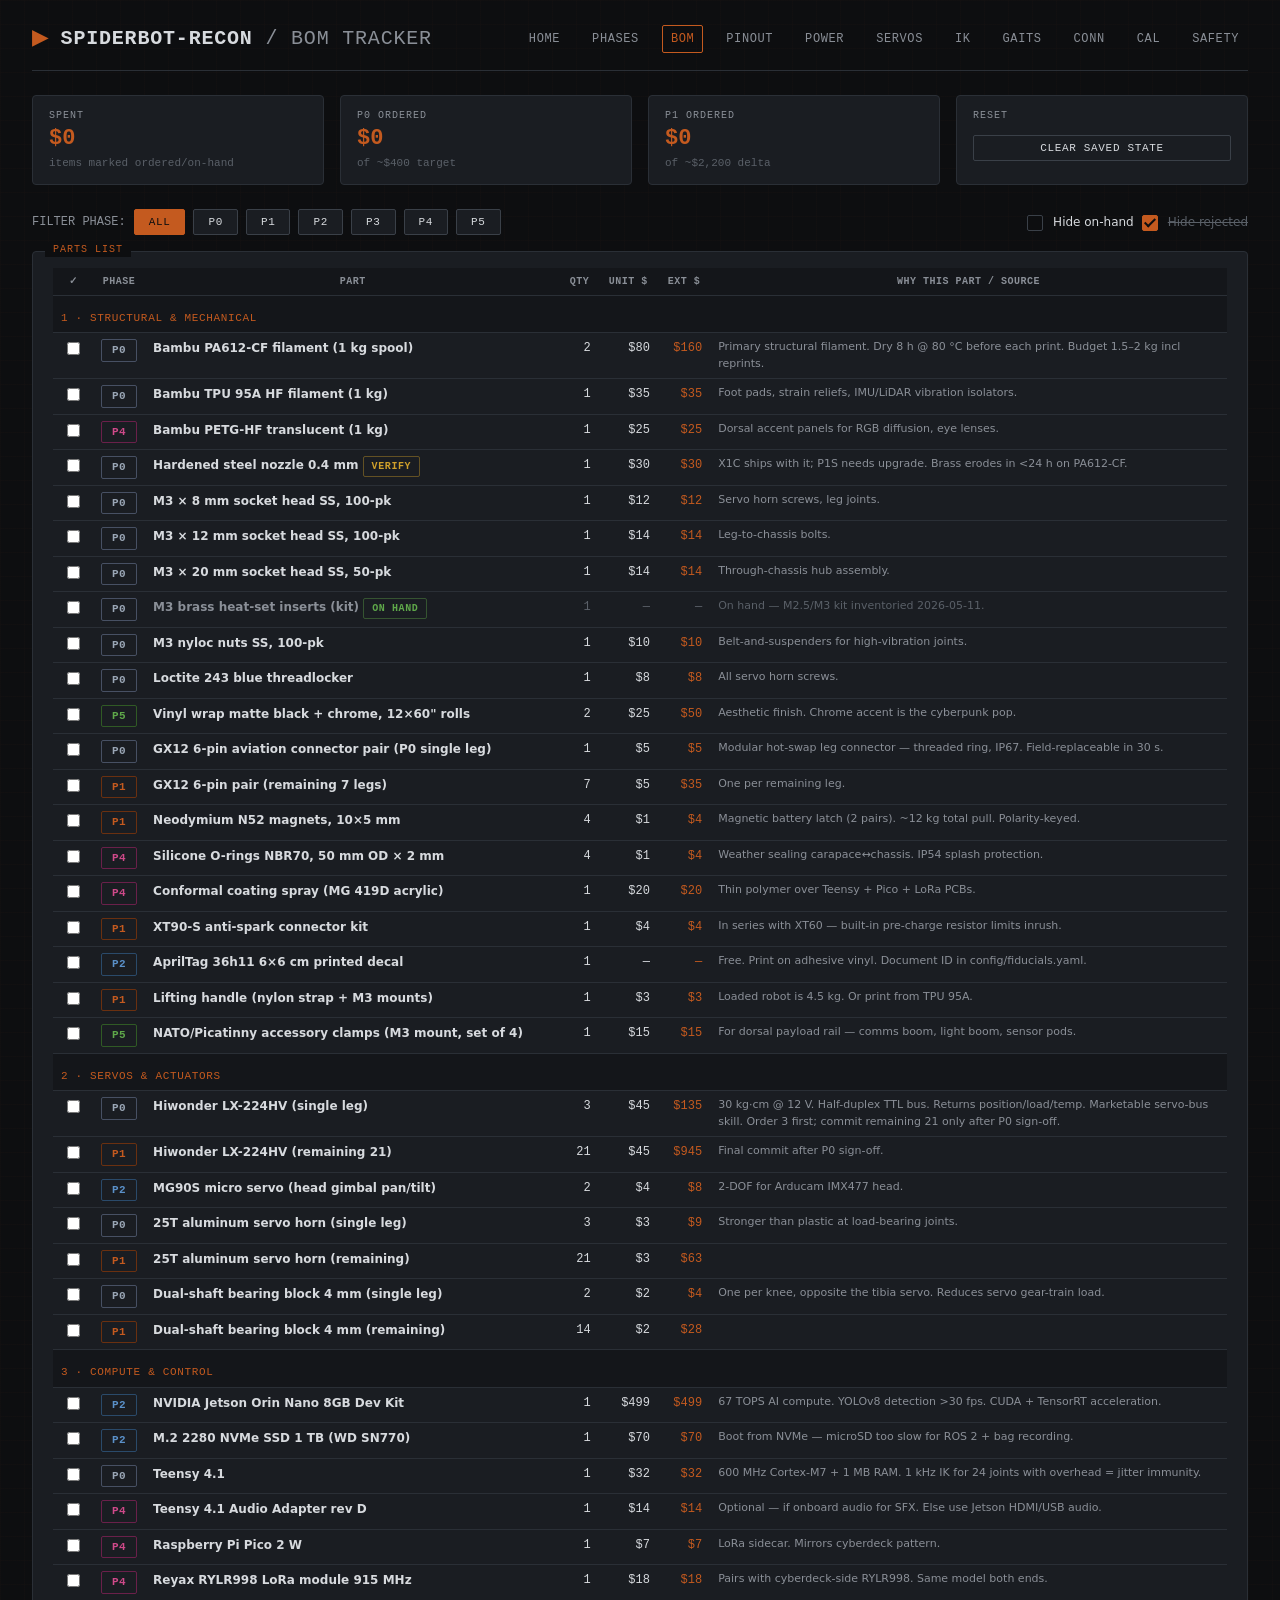
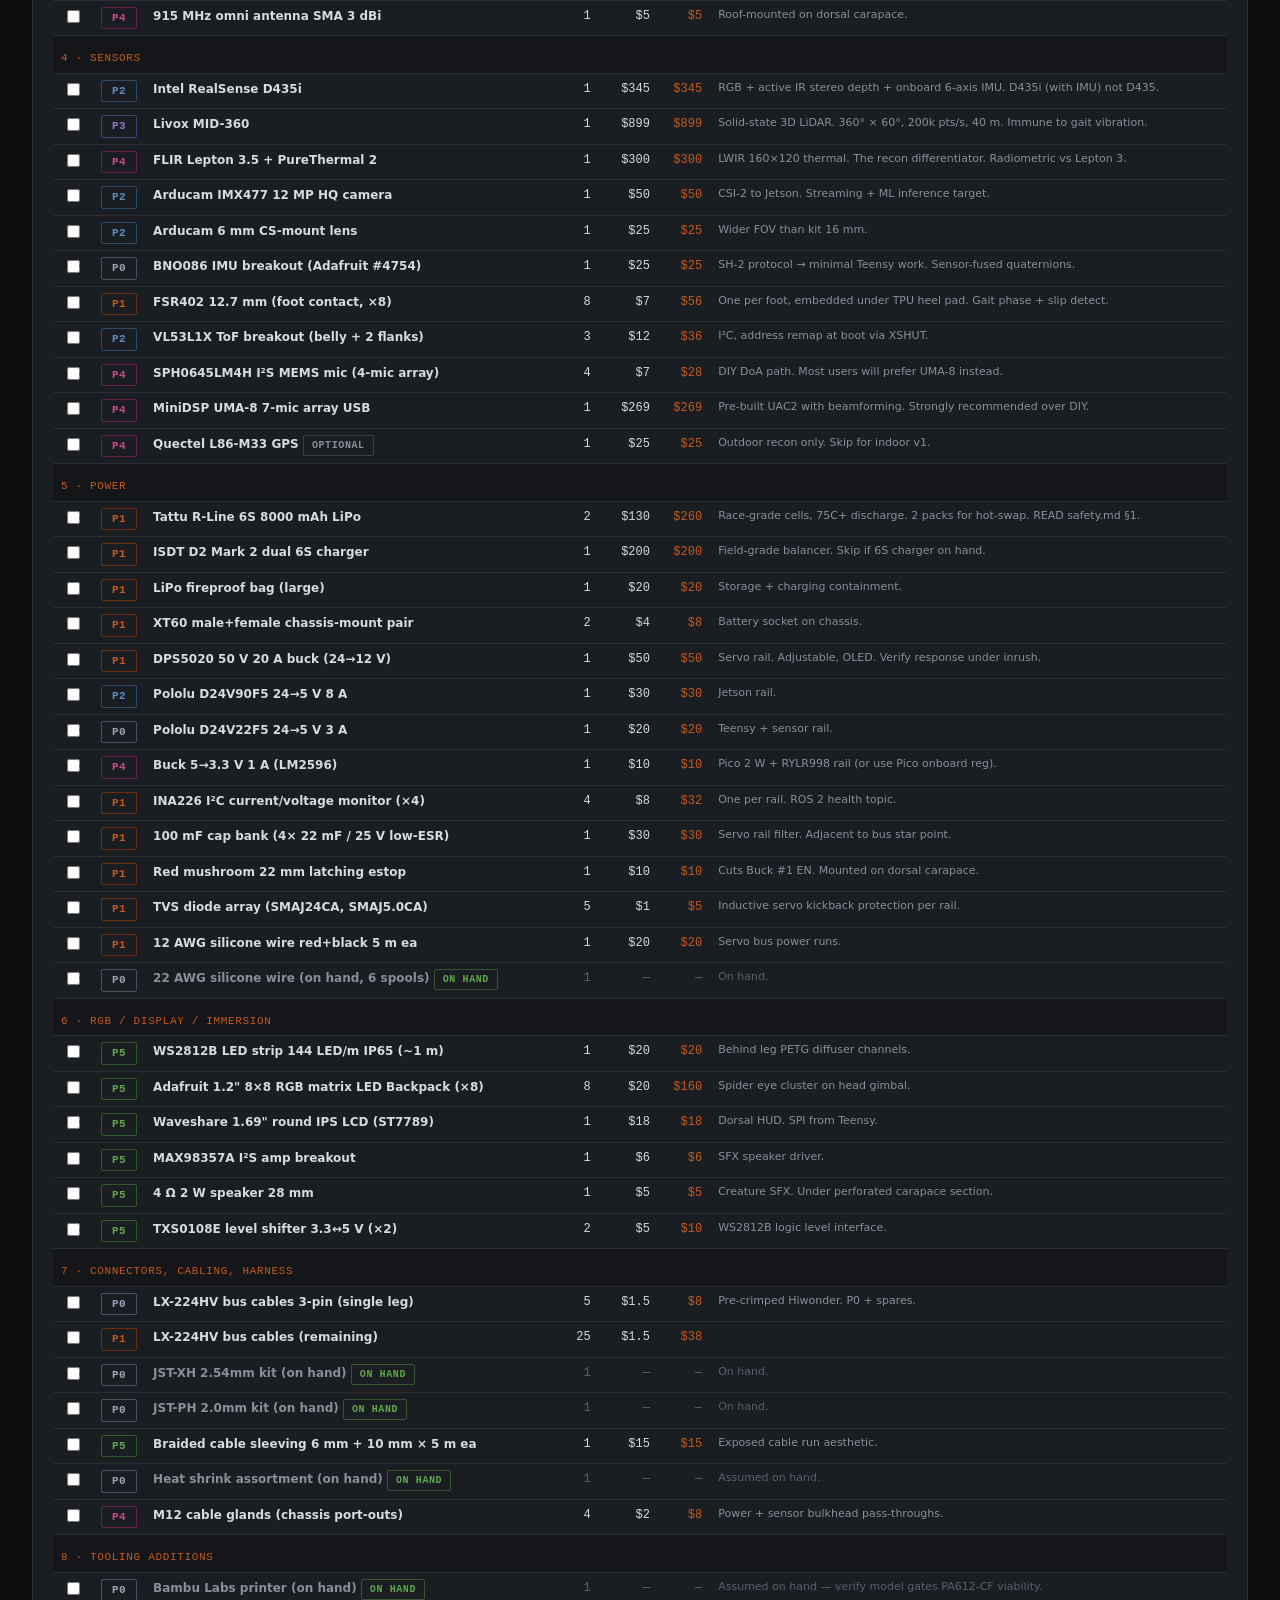
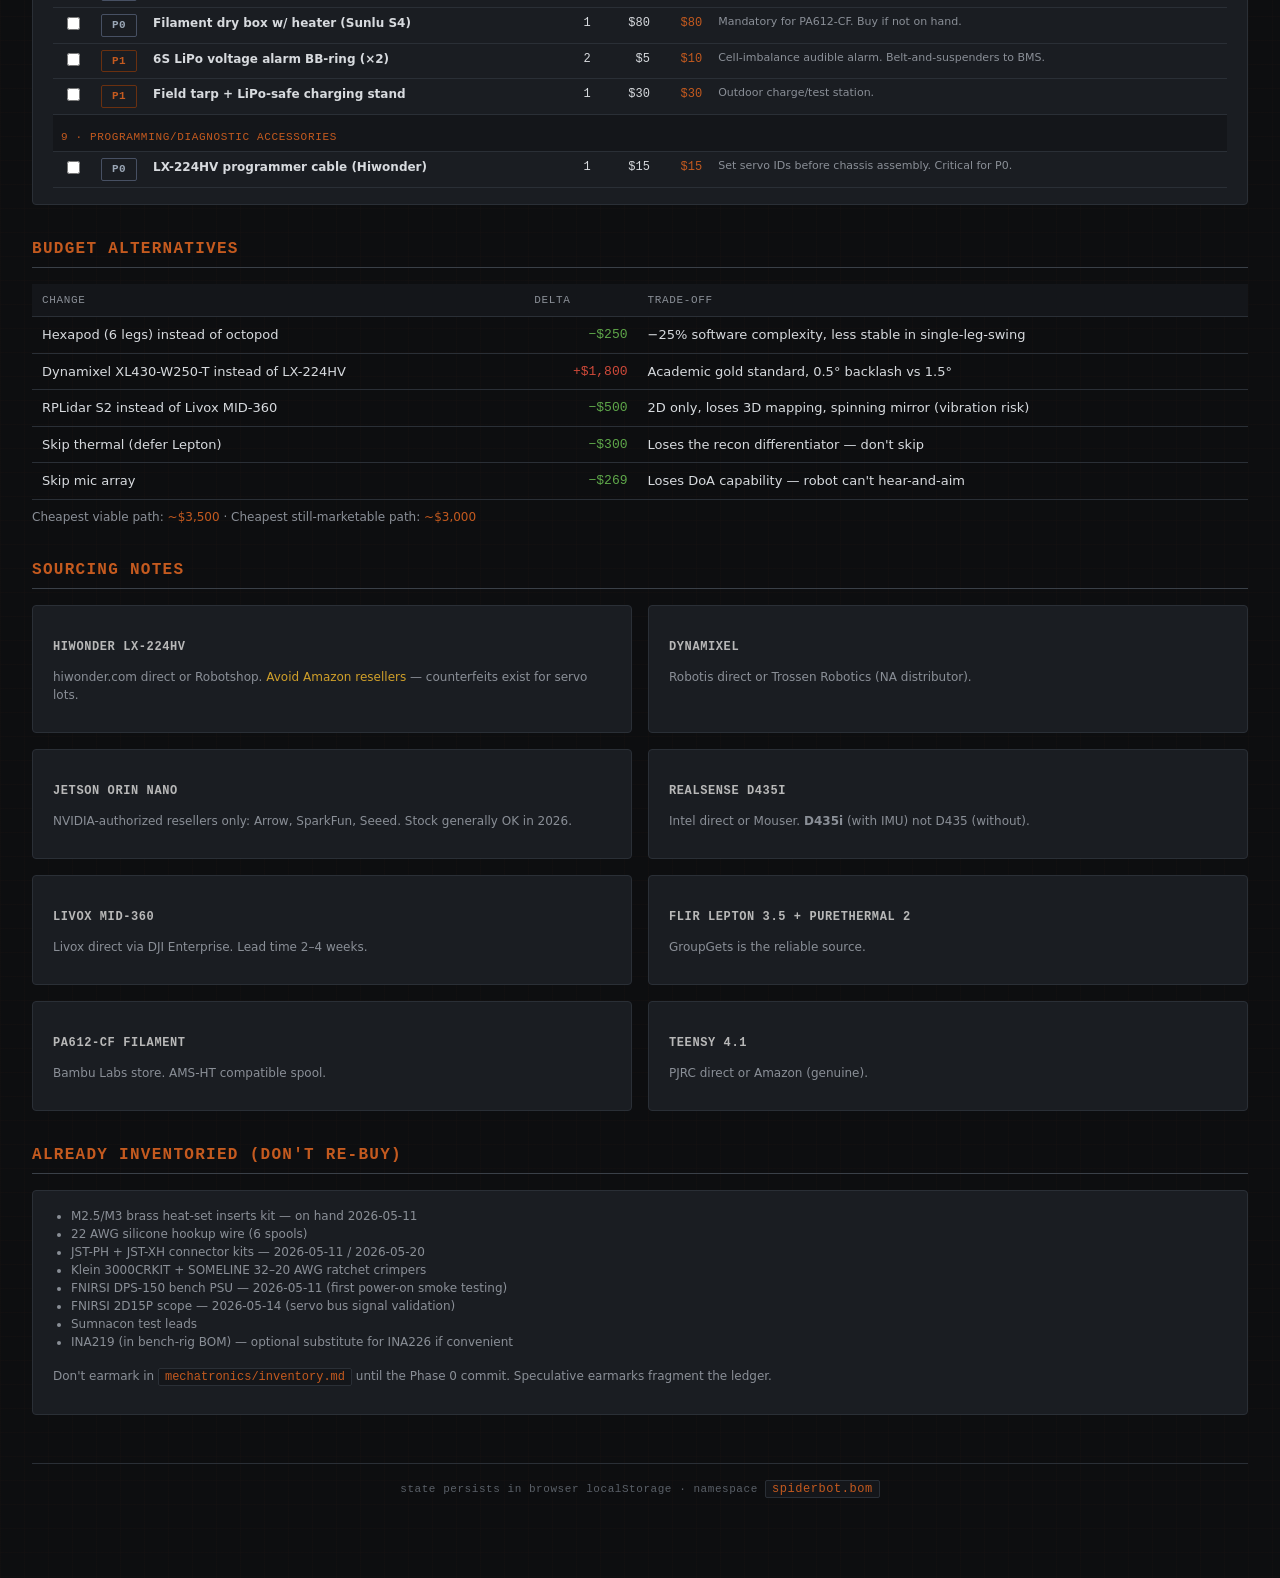
==== bom-tracker.html @ 1fcc9a24 "Initial commit: spiderbot-recon build dashboard Multi-legged recon walker dashboard: 11 pages coveri" ====
<!doctype html>
<html lang="en">
<head>
<meta charset="utf-8">
<meta name="viewport" content="width=device-width,initial-scale=1">
<title>BOM tracker · spiderbot-recon</title>
<link rel="stylesheet" href="styles.css">
<style>
  .bom-table { width: 100%; border-collapse: collapse; font-size: 12px; }
  .bom-table th, .bom-table td { padding: 6px 8px; border-bottom: 1px solid var(--border); vertical-align: top; }
  .bom-table thead th { font-family: var(--mono); font-size: 10px; text-transform: uppercase; letter-spacing: 0.05em; color: var(--text-mute); background: var(--bg-elev); position: sticky; top: 0; }
  .bom-table tbody tr:hover { background: var(--bg-card-hi); }
  .bom-table .qty, .bom-table .unit, .bom-table .ext { font-family: var(--mono); text-align: right; }
  .bom-table .ext { color: var(--amber); }
  .bom-table .part { font-weight: 600; }
  .bom-table .why { color: var(--text-mute); font-size: 11px; max-width: 480px; }
  .bom-table tr.section-row td { background: var(--bg-elev); padding: 14px 8px 6px; font-family: var(--mono); font-size: 11px; text-transform: uppercase; letter-spacing: 0.06em; color: var(--amber); }
  .bom-table tr.on-hand td { color: var(--text-dim); }
  .bom-table tr.on-hand td.part { color: var(--text-mute); }
  .bom-table tr.rejected td { color: var(--text-dim); opacity: 0.55; }
  .bom-table tr.rejected td.part { text-decoration: line-through; }
  .filter-bar { display: flex; gap: 8px; flex-wrap: wrap; align-items: center; margin-bottom: 16px; }
  .filter-bar button.active { background: var(--amber); color: var(--bg); border-color: var(--amber); }
  .status-col { width: 40px; text-align: center; }
  .phase-col { width: 50px; }
</style>
</head>
<body data-ns="bom">

<div class="shell">

  <header class="topbar">
    <h1><span class="accent">▶</span> SPIDERBOT-RECON <span class="dim">/ BOM tracker</span></h1>
    <nav class="nav">
      <a href="index.html">Home</a>
      <a href="phase-dashboard.html">Phases</a>
      <a href="bom-tracker.html" class="active">BOM</a>
      <a href="teensy-pinout.html">Pinout</a>
      <a href="power-architecture.html">Power</a>
      <a href="servo-bus-map.html">Servos</a>
      <a href="ik-calculator.html">IK</a>
      <a href="gait-visualizer.html">Gaits</a>
      <a href="connector-pinouts.html">Conn</a>
      <a href="calibration-checklist.html">Cal</a>
      <a href="safety-card.html">Safety</a>
    </nav>
  </header>

  <!-- Spend totals -->
  <section class="grid grid-4 mt-2">
    <div class="stat">
      <span class="label">Spent</span>
      <span class="value" data-spend-rollup="input[data-cost]:checked">$0</span>
      <span class="delta">items marked ordered/on-hand</span>
    </div>
    <div class="stat">
      <span class="label">P0 ordered</span>
      <span class="value" data-spend-rollup="input[data-phase='P0'][data-cost]:checked">$0</span>
      <span class="delta">of ~$400 target</span>
    </div>
    <div class="stat">
      <span class="label">P1 ordered</span>
      <span class="value" data-spend-rollup="input[data-phase='P1'][data-cost]:checked">$0</span>
      <span class="delta">of ~$2,200 delta</span>
    </div>
    <div class="stat">
      <span class="label">Reset</span>
      <button class="mt-1" data-reset-ns>Clear saved state</button>
    </div>
  </section>

  <!-- Filter bar -->
  <div class="filter-bar mt-3">
    <span class="text-mute mono small">FILTER PHASE:</span>
    <button data-filter="all" class="active">All</button>
    <button data-filter="P0">P0</button>
    <button data-filter="P1">P1</button>
    <button data-filter="P2">P2</button>
    <button data-filter="P3">P3</button>
    <button data-filter="P4">P4</button>
    <button data-filter="P5">P5</button>
    <span class="spacer"></span>
    <label class="check small" style="padding:0"><input type="checkbox" id="hide-onhand"><span class="check-label">Hide on-hand</span></label>
    <label class="check small" style="padding:0"><input type="checkbox" id="hide-rejected" checked><span class="check-label">Hide rejected</span></label>
  </div>

  <div class="card">
    <span class="card-tag">parts list</span>
    <table class="bom-table">
      <thead>
        <tr>
          <th class="status-col">✓</th>
          <th class="phase-col">Phase</th>
          <th>Part</th>
          <th>Qty</th>
          <th>Unit $</th>
          <th>Ext $</th>
          <th>Why this part / source</th>
        </tr>
      </thead>
      <tbody id="bom-body">
        <!-- populated by JS -->
      </tbody>
    </table>
  </div>

  <!-- Budget alternatives -->
  <h2 class="section">Budget alternatives</h2>
  <table class="data">
    <thead><tr><th>Change</th><th>Delta</th><th>Trade-off</th></tr></thead>
    <tbody>
      <tr><td>Hexapod (6 legs) instead of octopod</td><td class="num text-ok">−$250</td><td>−25% software complexity, less stable in single-leg-swing</td></tr>
      <tr><td>Dynamixel XL430-W250-T instead of LX-224HV</td><td class="num text-danger">+$1,800</td><td>Academic gold standard, 0.5° backlash vs 1.5°</td></tr>
      <tr><td>RPLidar S2 instead of Livox MID-360</td><td class="num text-ok">−$500</td><td>2D only, loses 3D mapping, spinning mirror (vibration risk)</td></tr>
      <tr><td>Skip thermal (defer Lepton)</td><td class="num text-ok">−$300</td><td>Loses the recon differentiator — don't skip</td></tr>
      <tr><td>Skip mic array</td><td class="num text-ok">−$269</td><td>Loses DoA capability — robot can't hear-and-aim</td></tr>
    </tbody>
  </table>
  <p class="text-mute small mt-1">Cheapest viable path: <span class="text-amber">~$3,500</span> · Cheapest still-marketable path: <span class="text-amber">~$3,000</span></p>

  <!-- Sourcing notes -->
  <h2 class="section">Sourcing notes</h2>
  <div class="grid grid-2">
    <div class="card"><h3>Hiwonder LX-224HV</h3><p class="text-mute small">hiwonder.com direct or Robotshop. <span class="text-warn">Avoid Amazon resellers</span> — counterfeits exist for servo lots.</p></div>
    <div class="card"><h3>Dynamixel</h3><p class="text-mute small">Robotis direct or Trossen Robotics (NA distributor).</p></div>
    <div class="card"><h3>Jetson Orin Nano</h3><p class="text-mute small">NVIDIA-authorized resellers only: Arrow, SparkFun, Seeed. Stock generally OK in 2026.</p></div>
    <div class="card"><h3>RealSense D435i</h3><p class="text-mute small">Intel direct or Mouser. <strong>D435i</strong> (with IMU) not D435 (without).</p></div>
    <div class="card"><h3>Livox MID-360</h3><p class="text-mute small">Livox direct via DJI Enterprise. Lead time 2–4 weeks.</p></div>
    <div class="card"><h3>FLIR Lepton 3.5 + PureThermal 2</h3><p class="text-mute small">GroupGets is the reliable source.</p></div>
    <div class="card"><h3>PA612-CF filament</h3><p class="text-mute small">Bambu Labs store. AMS-HT compatible spool.</p></div>
    <div class="card"><h3>Teensy 4.1</h3><p class="text-mute small">PJRC direct or Amazon (genuine).</p></div>
  </div>

  <!-- On hand -->
  <h2 class="section">Already inventoried (don't re-buy)</h2>
  <div class="card">
    <ul class="text-mute small" style="margin:0;padding-left:18px">
      <li>M2.5/M3 brass heat-set inserts kit — on hand 2026-05-11</li>
      <li>22 AWG silicone hookup wire (6 spools)</li>
      <li>JST-PH + JST-XH connector kits — 2026-05-11 / 2026-05-20</li>
      <li>Klein 3000CRKIT + SOMELINE 32–20 AWG ratchet crimpers</li>
      <li>FNIRSI DPS-150 bench PSU — 2026-05-11 (first power-on smoke testing)</li>
      <li>FNIRSI 2D15P scope — 2026-05-14 (servo bus signal validation)</li>
      <li>Sumnacon test leads</li>
      <li>INA219 (in bench-rig BOM) — optional substitute for INA226 if convenient</li>
    </ul>
    <p class="text-mute small mt-2">Don't earmark in <code class="inline">mechatronics/inventory.md</code> until the Phase 0 commit. Speculative earmarks fragment the ledger.</p>
  </div>

  <footer class="footer">state persists in browser localStorage · namespace <code class="inline">spiderbot.bom</code></footer>
</div>

<script src="shared.js"></script>
<script>
// BOM data from bom.md — keep in sync if the doc changes.
const BOM = [
  { section: "1 · Structural & mechanical" },
  ["filament-pa612cf", "P0", "Bambu PA612-CF filament (1 kg spool)", 2, 80, "Primary structural filament. Dry 8 h @ 80 °C before each print. Budget 1.5–2 kg incl reprints."],
  ["filament-tpu95a", "P0", "Bambu TPU 95A HF filament (1 kg)", 1, 35, "Foot pads, strain reliefs, IMU/LiDAR vibration isolators."],
  ["filament-petg", "P4", "Bambu PETG-HF translucent (1 kg)", 1, 25, "Dorsal accent panels for RGB diffusion, eye lenses."],
  ["nozzle-hardened", "P0", "Hardened steel nozzle 0.4 mm", 1, 30, "X1C ships with it; P1S needs upgrade. Brass erodes in <24 h on PA612-CF.", { verify: true }],
  ["m3-8mm", "P0", "M3 × 8 mm socket head SS, 100-pk", 1, 12, "Servo horn screws, leg joints."],
  ["m3-12mm", "P0", "M3 × 12 mm socket head SS, 100-pk", 1, 14, "Leg-to-chassis bolts."],
  ["m3-20mm", "P0", "M3 × 20 mm socket head SS, 50-pk", 1, 14, "Through-chassis hub assembly."],
  ["brass-inserts", "P0", "M3 brass heat-set inserts (kit)", 1, 0, "On hand — M2.5/M3 kit inventoried 2026-05-11.", { onHand: true }],
  ["m3-nyloc", "P0", "M3 nyloc nuts SS, 100-pk", 1, 10, "Belt-and-suspenders for high-vibration joints."],
  ["loctite-243", "P0", "Loctite 243 blue threadlocker", 1, 8, "All servo horn screws."],
  ["vinyl-wrap", "P5", "Vinyl wrap matte black + chrome, 12×60\" rolls", 2, 25, "Aesthetic finish. Chrome accent is the cyberpunk pop."],
  ["gx12-1", "P0", "GX12 6-pin aviation connector pair (P0 single leg)", 1, 5, "Modular hot-swap leg connector — threaded ring, IP67. Field-replaceable in 30 s."],
  ["gx12-7", "P1", "GX12 6-pin pair (remaining 7 legs)", 7, 5, "One per remaining leg."],
  ["n52-magnets", "P1", "Neodymium N52 magnets, 10×5 mm", 4, 1, "Magnetic battery latch (2 pairs). ~12 kg total pull. Polarity-keyed."],
  ["o-rings", "P4", "Silicone O-rings NBR70, 50 mm OD × 2 mm", 4, 1, "Weather sealing carapace↔chassis. IP54 splash protection."],
  ["conformal-spray", "P4", "Conformal coating spray (MG 419D acrylic)", 1, 20, "Thin polymer over Teensy + Pico + LoRa PCBs."],
  ["xt90-s", "P1", "XT90-S anti-spark connector kit", 1, 4, "In series with XT60 — built-in pre-charge resistor limits inrush."],
  ["apriltag", "P2", "AprilTag 36h11 6×6 cm printed decal", 1, 0, "Free. Print on adhesive vinyl. Document ID in config/fiducials.yaml."],
  ["handle", "P1", "Lifting handle (nylon strap + M3 mounts)", 1, 3, "Loaded robot is 4.5 kg. Or print from TPU 95A."],
  ["nato-clamps", "P5", "NATO/Picatinny accessory clamps (M3 mount, set of 4)", 1, 15, "For dorsal payload rail — comms boom, light boom, sensor pods."],

  { section: "2 · Servos & actuators" },
  ["lx224-p0", "P0", "Hiwonder LX-224HV (single leg)", 3, 45, "30 kg·cm @ 12 V. Half-duplex TTL bus. Returns position/load/temp. Marketable servo-bus skill. Order 3 first; commit remaining 21 only after P0 sign-off."],
  ["lx224-p1", "P1", "Hiwonder LX-224HV (remaining 21)", 21, 45, "Final commit after P0 sign-off."],
  ["lx224-15d", "—", "Hiwonder LX-15D (rejected — too weak)", 0, 25, "Torque too low for loaded mass.", { rejected: true }],
  ["dynamixel-xl430", "—", "Dynamixel XL430-W250-T (upgrade path)", 24, 120, "Academic gold standard. Trigger if P0 reveals LX-224HV slop unacceptable.", { rejected: true }],
  ["mg90s", "P2", "MG90S micro servo (head gimbal pan/tilt)", 2, 4, "2-DOF for Arducam IMX477 head."],
  ["servo-horn-25t-p0", "P0", "25T aluminum servo horn (single leg)", 3, 3, "Stronger than plastic at load-bearing joints."],
  ["servo-horn-25t-p1", "P1", "25T aluminum servo horn (remaining)", 21, 3, ""],
  ["bearing-block-p0", "P0", "Dual-shaft bearing block 4 mm (single leg)", 2, 2, "One per knee, opposite the tibia servo. Reduces servo gear-train load."],
  ["bearing-block-p1", "P1", "Dual-shaft bearing block 4 mm (remaining)", 14, 2, ""],

  { section: "3 · Compute & control" },
  ["jetson", "P2", "NVIDIA Jetson Orin Nano 8GB Dev Kit", 1, 499, "67 TOPS AI compute. YOLOv8 detection >30 fps. CUDA + TensorRT acceleration."],
  ["nvme-1tb", "P2", "M.2 2280 NVMe SSD 1 TB (WD SN770)", 1, 70, "Boot from NVMe — microSD too slow for ROS 2 + bag recording."],
  ["teensy-41", "P0", "Teensy 4.1", 1, 32, "600 MHz Cortex-M7 + 1 MB RAM. 1 kHz IK for 24 joints with overhead = jitter immunity."],
  ["teensy-audio", "P4", "Teensy 4.1 Audio Adapter rev D", 1, 14, "Optional — if onboard audio for SFX. Else use Jetson HDMI/USB audio."],
  ["pico-2w", "P4", "Raspberry Pi Pico 2 W", 1, 7, "LoRa sidecar. Mirrors cyberdeck pattern."],
  ["rylr998", "P4", "Reyax RYLR998 LoRa module 915 MHz", 1, 18, "Pairs with cyberdeck-side RYLR998. Same model both ends."],
  ["lora-antenna", "P4", "915 MHz omni antenna SMA 3 dBi", 1, 5, "Roof-mounted on dorsal carapace."],

  { section: "4 · Sensors" },
  ["realsense-d435i", "P2", "Intel RealSense D435i", 1, 345, "RGB + active IR stereo depth + onboard 6-axis IMU. D435i (with IMU) not D435."],
  ["livox-mid360", "P3", "Livox MID-360", 1, 899, "Solid-state 3D LiDAR. 360° × 60°, 200k pts/s, 40 m. Immune to gait vibration."],
  ["rplidar-s2", "—", "RPLidar S2 (alternative to Livox)", 0, 399, "2D only, spinning mirror. Only if Livox budget rejected.", { rejected: true }],
  ["lepton35", "P4", "FLIR Lepton 3.5 + PureThermal 2", 1, 300, "LWIR 160×120 thermal. The recon differentiator. Radiometric vs Lepton 3."],
  ["imx477", "P2", "Arducam IMX477 12 MP HQ camera", 1, 50, "CSI-2 to Jetson. Streaming + ML inference target."],
  ["imx477-lens", "P2", "Arducam 6 mm CS-mount lens", 1, 25, "Wider FOV than kit 16 mm."],
  ["bno086", "P0", "BNO086 IMU breakout (Adafruit #4754)", 1, 25, "SH-2 protocol → minimal Teensy work. Sensor-fused quaternions."],
  ["fsr402", "P1", "FSR402 12.7 mm (foot contact, ×8)", 8, 7, "One per foot, embedded under TPU heel pad. Gait phase + slip detect."],
  ["vl53l1x", "P2", "VL53L1X ToF breakout (belly + 2 flanks)", 3, 12, "I²C, address remap at boot via XSHUT."],
  ["sph0645", "P4", "SPH0645LM4H I²S MEMS mic (4-mic array)", 4, 7, "DIY DoA path. Most users will prefer UMA-8 instead."],
  ["uma8", "P4", "MiniDSP UMA-8 7-mic array USB", 1, 269, "Pre-built UAC2 with beamforming. Strongly recommended over DIY."],
  ["gps", "P4", "Quectel L86-M33 GPS", 1, 25, "Outdoor recon only. Skip for indoor v1.", { optional: true }],

  { section: "5 · Power" },
  ["lipo-6s", "P1", "Tattu R-Line 6S 8000 mAh LiPo", 2, 130, "Race-grade cells, 75C+ discharge. 2 packs for hot-swap. READ safety.md §1."],
  ["lipo-charger", "P1", "ISDT D2 Mark 2 dual 6S charger", 1, 200, "Field-grade balancer. Skip if 6S charger on hand."],
  ["lipo-bag", "P1", "LiPo fireproof bag (large)", 1, 20, "Storage + charging containment."],
  ["xt60-kit", "P1", "XT60 male+female chassis-mount pair", 2, 4, "Battery socket on chassis."],
  ["dps5020", "P1", "DPS5020 50 V 20 A buck (24→12 V)", 1, 50, "Servo rail. Adjustable, OLED. Verify response under inrush."],
  ["buck-jetson", "P2", "Pololu D24V90F5 24→5 V 8 A", 1, 30, "Jetson rail."],
  ["buck-teensy", "P0", "Pololu D24V22F5 24→5 V 3 A", 1, 20, "Teensy + sensor rail."],
  ["buck-pico", "P4", "Buck 5→3.3 V 1 A (LM2596)", 1, 10, "Pico 2 W + RYLR998 rail (or use Pico onboard reg)."],
  ["ina226", "P1", "INA226 I²C current/voltage monitor (×4)", 4, 8, "One per rail. ROS 2 health topic."],
  ["cap-bank", "P1", "100 mF cap bank (4× 22 mF / 25 V low-ESR)", 1, 30, "Servo rail filter. Adjacent to bus star point."],
  ["estop", "P1", "Red mushroom 22 mm latching estop", 1, 10, "Cuts Buck #1 EN. Mounted on dorsal carapace."],
  ["tvs", "P1", "TVS diode array (SMAJ24CA, SMAJ5.0CA)", 5, 1, "Inductive servo kickback protection per rail."],
  ["wire-12awg", "P1", "12 AWG silicone wire red+black 5 m ea", 1, 20, "Servo bus power runs."],
  ["wire-22awg", "P0", "22 AWG silicone wire (on hand, 6 spools)", 1, 0, "On hand.", { onHand: true }],

  { section: "6 · RGB / display / immersion" },
  ["ws2812b", "P5", "WS2812B LED strip 144 LED/m IP65 (~1 m)", 1, 20, "Behind leg PETG diffuser channels."],
  ["led-matrix-8x8", "P5", "Adafruit 1.2\" 8×8 RGB matrix LED Backpack (×8)", 8, 20, "Spider eye cluster on head gimbal."],
  ["hud-1.69", "P5", "Waveshare 1.69\" round IPS LCD (ST7789)", 1, 18, "Dorsal HUD. SPI from Teensy."],
  ["max98357a", "P5", "MAX98357A I²S amp breakout", 1, 6, "SFX speaker driver."],
  ["speaker", "P5", "4 Ω 2 W speaker 28 mm", 1, 5, "Creature SFX. Under perforated carapace section."],
  ["level-shift", "P5", "TXS0108E level shifter 3.3↔5 V (×2)", 2, 5, "WS2812B logic level interface."],

  { section: "7 · Connectors, cabling, harness" },
  ["lx224-cable-p0", "P0", "LX-224HV bus cables 3-pin (single leg)", 5, 1.5, "Pre-crimped Hiwonder. P0 + spares."],
  ["lx224-cable-p1", "P1", "LX-224HV bus cables (remaining)", 25, 1.5, ""],
  ["jst-xh", "P0", "JST-XH 2.54mm kit (on hand)", 1, 0, "On hand.", { onHand: true }],
  ["jst-ph", "P0", "JST-PH 2.0mm kit (on hand)", 1, 0, "On hand.", { onHand: true }],
  ["sleeving", "P5", "Braided cable sleeving 6 mm + 10 mm × 5 m ea", 1, 15, "Exposed cable run aesthetic."],
  ["heat-shrink", "P0", "Heat shrink assortment (on hand)", 1, 0, "Assumed on hand.", { onHand: true }],
  ["cable-glands", "P4", "M12 cable glands (chassis port-outs)", 4, 2, "Power + sensor bulkhead pass-throughs."],

  { section: "8 · Tooling additions" },
  ["bambu-printer", "P0", "Bambu Labs printer (on hand)", 1, 0, "Assumed on hand — verify model gates PA612-CF viability.", { onHand: true }],
  ["dry-box", "P0", "Filament dry box w/ heater (Sunlu S4)", 1, 80, "Mandatory for PA612-CF. Buy if not on hand."],
  ["lipo-alarm", "P1", "6S LiPo voltage alarm BB-ring (×2)", 2, 5, "Cell-imbalance audible alarm. Belt-and-suspenders to BMS."],
  ["field-tarp", "P1", "Field tarp + LiPo-safe charging stand", 1, 30, "Outdoor charge/test station."],

  { section: "9 · Programming/diagnostic accessories" },
  ["lx224-programmer", "P0", "LX-224HV programmer cable (Hiwonder)", 1, 15, "Set servo IDs before chassis assembly. Critical for P0."],
];

const tbody = document.getElementById("bom-body");
const state = SB ? SB.load() : {};

function row(it) {
  const [id, phase, part, qty, unit, why, opts={}] = it;
  const ext = qty * unit;
  const tr = document.createElement("tr");
  tr.dataset.phase = phase;
  if (opts.onHand) tr.classList.add("on-hand");
  if (opts.rejected) tr.classList.add("rejected");
  const phasePill = phase === "—" ? `<span class="pill" style="color:#5a6068">—</span>` :
                    `<span class="phase-badge ${phase.toLowerCase()}">${phase}</span>`;
  const verifyNote = opts.verify ? ` <span class="pill warn">verify</span>` : "";
  const onHandNote = opts.onHand ? ` <span class="pill ok">on hand</span>` : "";
  const optionalNote = opts.optional ? ` <span class="pill">optional</span>` : "";
  const rejectedNote = opts.rejected ? ` <span class="pill danger">rejected</span>` : "";
  tr.innerHTML = `
    <td class="status-col">
      <input type="checkbox" data-persist data-cost="${opts.rejected ? 0 : ext}" data-phase="${phase}" id="bom-${id}">
    </td>
    <td class="phase-col">${phasePill}</td>
    <td class="part">${part}${verifyNote}${onHandNote}${optionalNote}${rejectedNote}</td>
    <td class="qty">${qty || "—"}</td>
    <td class="unit">${unit ? "$" + unit : "—"}</td>
    <td class="ext">${ext && !opts.rejected ? "$" + ext.toFixed(0) : "—"}</td>
    <td class="why">${why}</td>
  `;
  return tr;
}

BOM.forEach(it => {
  if (it.section) {
    const tr = document.createElement("tr");
    tr.classList.add("section-row");
    tr.innerHTML = `<td colspan="7">${it.section}</td>`;
    tbody.appendChild(tr);
    return;
  }
  tbody.appendChild(row(it));
});

// Filter
const filterBtns = document.querySelectorAll(".filter-bar button[data-filter]");
filterBtns.forEach(btn => {
  btn.addEventListener("click", () => {
    filterBtns.forEach(b => b.classList.remove("active"));
    btn.classList.add("active");
    const f = btn.dataset.filter;
    document.querySelectorAll("#bom-body tr").forEach(tr => {
      if (tr.classList.contains("section-row")) { tr.style.display = ""; return; }
      tr.style.display = (f === "all" || tr.dataset.phase === f) ? "" : "none";
    });
  });
});

document.getElementById("hide-onhand").addEventListener("change", e => {
  document.querySelectorAll("#bom-body tr.on-hand").forEach(tr => tr.style.display = e.target.checked ? "none" : "");
});
document.getElementById("hide-rejected").addEventListener("change", e => {
  document.querySelectorAll("#bom-body tr.rejected").forEach(tr => tr.style.display = e.target.checked ? "none" : "");
});
// initial: hide rejected
document.querySelectorAll("#bom-body tr.rejected").forEach(tr => tr.style.display = "none");
</script>
</body>
</html>
---- styles.css ----
/* spiderbot-recon visuals — shared cyberpunk recon-drone theme
   Palette per design.md §7: matte PA612-CF black + chrome + amber #C45A1F. */

:root {
  --bg: #0d0e10;
  --bg-elev: #14161a;
  --bg-card: #1a1d22;
  --bg-card-hi: #22262c;
  --grid: #1e2126;
  --border: #2a2f36;
  --border-hi: #3a4048;
  --text: #d7dade;
  --text-mute: #8a8f97;
  --text-dim: #5a6068;
  --amber: #C45A1F;
  --amber-hi: #e87c3f;
  --amber-dim: #6a3010;
  --chrome: #B8B8B8;
  --chrome-dim: #6a6d70;
  --ok: #5fa84a;
  --warn: #d0a02a;
  --danger: #d04a3a;
  --info: #5a90c8;

  --mono: ui-monospace, 'JetBrains Mono', 'Cascadia Mono', Menlo, Consolas, monospace;
  --sans: -apple-system, 'Segoe UI', 'Inter', Roboto, system-ui, sans-serif;
}

* { box-sizing: border-box; }

html, body {
  margin: 0;
  padding: 0;
  background: var(--bg);
  color: var(--text);
  font-family: var(--sans);
  font-size: 14px;
  line-height: 1.5;
  min-height: 100vh;
}

body {
  background-image:
    linear-gradient(rgba(196,90,31,0.02) 1px, transparent 1px),
    linear-gradient(90deg, rgba(196,90,31,0.02) 1px, transparent 1px);
  background-size: 24px 24px;
}

/* ------ Layout shell ------ */

.shell {
  max-width: 1400px;
  margin: 0 auto;
  padding: 24px 32px 80px;
}

.topbar {
  display: flex;
  align-items: center;
  justify-content: space-between;
  border-bottom: 1px solid var(--border);
  padding-bottom: 16px;
  margin-bottom: 24px;
}

.topbar h1 {
  margin: 0;
  font-family: var(--mono);
  font-size: 20px;
  font-weight: 600;
  letter-spacing: 0.04em;
  text-transform: uppercase;
  color: var(--text);
}

.topbar h1 .accent { color: var(--amber); }
.topbar h1 .dim { color: var(--text-mute); font-weight: 400; }

.topbar .nav {
  display: flex;
  gap: 14px;
  font-family: var(--mono);
  font-size: 12px;
}

.topbar .nav a {
  color: var(--text-mute);
  text-decoration: none;
  letter-spacing: 0.05em;
  text-transform: uppercase;
  padding: 4px 8px;
  border: 1px solid transparent;
  border-radius: 2px;
}

.topbar .nav a:hover {
  color: var(--amber);
  border-color: var(--amber-dim);
}

.topbar .nav a.active {
  color: var(--amber);
  border-color: var(--amber);
}

/* ------ Status banner ------ */

.banner {
  background: linear-gradient(90deg, rgba(196,90,31,0.06), rgba(196,90,31,0));
  border-left: 3px solid var(--amber);
  padding: 12px 16px;
  margin-bottom: 24px;
  font-family: var(--mono);
  font-size: 13px;
  display: flex;
  gap: 16px;
  align-items: center;
}

.banner.shelved { border-left-color: var(--warn); background: linear-gradient(90deg, rgba(208,160,42,0.06), transparent); }
.banner.danger { border-left-color: var(--danger); background: linear-gradient(90deg, rgba(208,74,58,0.08), transparent); }
.banner.ok { border-left-color: var(--ok); background: linear-gradient(90deg, rgba(95,168,74,0.08), transparent); }

.banner-tag {
  font-weight: 600;
  letter-spacing: 0.08em;
  text-transform: uppercase;
  color: var(--amber);
}
.banner.shelved .banner-tag { color: var(--warn); }
.banner.danger .banner-tag { color: var(--danger); }
.banner.ok .banner-tag { color: var(--ok); }

/* ------ Cards & grids ------ */

.grid {
  display: grid;
  gap: 16px;
}

.grid-2 { grid-template-columns: repeat(auto-fit, minmax(420px, 1fr)); }
.grid-3 { grid-template-columns: repeat(auto-fit, minmax(280px, 1fr)); }
.grid-4 { grid-template-columns: repeat(auto-fit, minmax(220px, 1fr)); }

.card {
  background: var(--bg-card);
  border: 1px solid var(--border);
  border-radius: 4px;
  padding: 16px 20px;
  position: relative;
}

.card.elev { background: var(--bg-card-hi); border-color: var(--border-hi); }

.card .card-tag {
  position: absolute;
  top: -10px;
  left: 12px;
  background: var(--bg);
  padding: 0 8px;
  font-family: var(--mono);
  font-size: 10px;
  letter-spacing: 0.1em;
  text-transform: uppercase;
  color: var(--amber);
}

.card h2 {
  margin: 0 0 12px;
  font-family: var(--mono);
  font-size: 14px;
  letter-spacing: 0.06em;
  text-transform: uppercase;
  color: var(--text);
  border-bottom: 1px solid var(--border);
  padding-bottom: 8px;
}

.card h3 {
  margin: 16px 0 8px;
  font-family: var(--mono);
  font-size: 12px;
  letter-spacing: 0.05em;
  text-transform: uppercase;
  color: var(--chrome);
}

/* ------ Stat tiles ------ */

.stat {
  background: var(--bg-card);
  border: 1px solid var(--border);
  border-radius: 4px;
  padding: 12px 16px;
  display: flex;
  flex-direction: column;
  gap: 4px;
}

.stat .label {
  font-family: var(--mono);
  font-size: 10px;
  letter-spacing: 0.1em;
  text-transform: uppercase;
  color: var(--text-mute);
}

.stat .value {
  font-family: var(--mono);
  font-size: 22px;
  font-weight: 600;
  color: var(--amber);
  line-height: 1.1;
}

.stat .delta {
  font-family: var(--mono);
  font-size: 11px;
  color: var(--text-dim);
}

/* ------ Pills / chips ------ */

.pill {
  display: inline-block;
  padding: 2px 8px;
  font-family: var(--mono);
  font-size: 10px;
  letter-spacing: 0.06em;
  text-transform: uppercase;
  border-radius: 2px;
  border: 1px solid var(--border-hi);
  color: var(--text-mute);
  white-space: nowrap;
}

.pill.ok    { color: var(--ok);     border-color: rgba(95,168,74,0.4); }
.pill.warn  { color: var(--warn);   border-color: rgba(208,160,42,0.4); }
.pill.danger{ color: var(--danger); border-color: rgba(208,74,58,0.4); }
.pill.amber { color: var(--amber);  border-color: var(--amber-dim); }
.pill.info  { color: var(--info);   border-color: rgba(90,144,200,0.4); }

.pill.solid-amber { background: var(--amber); color: var(--bg); border-color: var(--amber); }

/* ------ Tables ------ */

table.data {
  width: 100%;
  border-collapse: collapse;
  font-size: 13px;
}

table.data th,
table.data td {
  text-align: left;
  padding: 8px 10px;
  border-bottom: 1px solid var(--border);
}

table.data th {
  font-family: var(--mono);
  font-size: 11px;
  letter-spacing: 0.06em;
  text-transform: uppercase;
  color: var(--text-mute);
  background: var(--bg-elev);
  font-weight: 500;
  position: sticky;
  top: 0;
}

table.data tbody tr:hover { background: var(--bg-card-hi); }

table.data td.mono { font-family: var(--mono); font-size: 12px; }
table.data td.num  { font-family: var(--mono); text-align: right; }

/* ------ Checkboxes (sign-off switches) ------ */

.check {
  display: flex;
  align-items: flex-start;
  gap: 10px;
  padding: 6px 0;
  cursor: pointer;
  font-size: 13px;
}

.check input[type="checkbox"] {
  appearance: none;
  width: 16px;
  height: 16px;
  margin: 2px 0 0;
  border: 1.5px solid var(--border-hi);
  background: var(--bg);
  border-radius: 2px;
  cursor: pointer;
  position: relative;
  flex-shrink: 0;
  transition: all 0.1s;
}

.check input[type="checkbox"]:hover {
  border-color: var(--amber);
}

.check input[type="checkbox"]:checked {
  background: var(--amber);
  border-color: var(--amber);
}

.check input[type="checkbox"]:checked::after {
  content: '';
  position: absolute;
  left: 4px;
  top: 0px;
  width: 4px;
  height: 9px;
  border: solid var(--bg);
  border-width: 0 2px 2px 0;
  transform: rotate(45deg);
}

.check input[type="checkbox"]:checked + .check-label {
  color: var(--text-dim);
  text-decoration: line-through;
}

.check-label { color: var(--text); }
.check-label .id { font-family: var(--mono); color: var(--amber); font-weight: 600; margin-right: 6px; }
.check-label .note { color: var(--text-mute); font-size: 12px; margin-left: 6px; }

/* ------ Inputs ------ */

input[type="text"], input[type="number"], select, textarea {
  background: var(--bg);
  border: 1px solid var(--border-hi);
  color: var(--text);
  padding: 6px 10px;
  border-radius: 2px;
  font-family: var(--mono);
  font-size: 13px;
}

input[type="range"] {
  width: 100%;
  accent-color: var(--amber);
}

button, .btn {
  background: var(--bg-card);
  border: 1px solid var(--border-hi);
  color: var(--text);
  padding: 6px 14px;
  border-radius: 2px;
  font-family: var(--mono);
  font-size: 11px;
  letter-spacing: 0.06em;
  text-transform: uppercase;
  cursor: pointer;
  transition: all 0.1s;
}

button:hover, .btn:hover {
  border-color: var(--amber);
  color: var(--amber);
}

button.primary, .btn.primary {
  background: var(--amber);
  color: var(--bg);
  border-color: var(--amber);
  font-weight: 600;
}

button.primary:hover, .btn.primary:hover {
  background: var(--amber-hi);
  color: var(--bg);
}

/* ------ Code blocks ------ */

code, pre, .mono {
  font-family: var(--mono);
}

code.inline {
  background: var(--bg-elev);
  border: 1px solid var(--border);
  padding: 1px 6px;
  border-radius: 2px;
  font-size: 12px;
  color: var(--amber);
}

pre.block {
  background: var(--bg-elev);
  border: 1px solid var(--border);
  border-left: 3px solid var(--amber);
  padding: 12px 16px;
  border-radius: 2px;
  overflow-x: auto;
  font-size: 12px;
  color: var(--text);
  line-height: 1.55;
}

/* ------ Links ------ */

a { color: var(--amber); text-decoration: none; }
a:hover { color: var(--amber-hi); text-decoration: underline; }

/* ------ Headings (body content) ------ */

h2.section {
  font-family: var(--mono);
  font-size: 16px;
  letter-spacing: 0.08em;
  text-transform: uppercase;
  color: var(--amber);
  margin: 32px 0 16px;
  padding-bottom: 6px;
  border-bottom: 1px solid var(--border-hi);
}

h3.section {
  font-family: var(--mono);
  font-size: 13px;
  letter-spacing: 0.05em;
  text-transform: uppercase;
  color: var(--chrome);
  margin: 24px 0 8px;
}

/* ------ Phase badges ------ */

.phase-badge {
  display: inline-flex;
  align-items: center;
  gap: 4px;
  padding: 2px 10px;
  border: 1px solid var(--border-hi);
  border-radius: 2px;
  font-family: var(--mono);
  font-size: 11px;
  font-weight: 600;
  letter-spacing: 0.04em;
  color: var(--text);
}

.phase-badge.p0 { color: #9aa6b5; border-color: #475063; }
.phase-badge.p1 { color: var(--amber); border-color: var(--amber-dim); }
.phase-badge.p2 { color: #5a90c8; border-color: #2a4a6a; }
.phase-badge.p3 { color: #8a78d0; border-color: #4a4078; }
.phase-badge.p4 { color: #d04a8a; border-color: #6a204a; }
.phase-badge.p5 { color: var(--ok); border-color: #305a25; }

/* ------ Crosshair / grid for SVG diagrams ------ */

.diagram-frame {
  background: var(--bg-elev);
  background-image:
    linear-gradient(rgba(196,90,31,0.04) 1px, transparent 1px),
    linear-gradient(90deg, rgba(196,90,31,0.04) 1px, transparent 1px);
  background-size: 16px 16px;
  border: 1px solid var(--border);
  border-radius: 4px;
  padding: 16px;
  overflow: auto;
}

/* ------ Tooltip ------ */

[data-tip] {
  position: relative;
  cursor: help;
}

[data-tip]:hover::after {
  content: attr(data-tip);
  position: absolute;
  bottom: calc(100% + 6px);
  left: 50%;
  transform: translateX(-50%);
  background: var(--bg-elev);
  border: 1px solid var(--amber-dim);
  color: var(--text);
  padding: 6px 10px;
  font-family: var(--mono);
  font-size: 11px;
  white-space: nowrap;
  border-radius: 2px;
  z-index: 100;
  pointer-events: none;
}

/* ------ Footer ------ */

.footer {
  margin-top: 48px;
  padding-top: 16px;
  border-top: 1px solid var(--border);
  font-family: var(--mono);
  font-size: 11px;
  color: var(--text-dim);
  text-align: center;
  letter-spacing: 0.05em;
}

.footer a { color: var(--text-mute); }

/* ------ Print ------ */

@media print {
  body { background: white; color: black; background-image: none; }
  .topbar .nav, button, .btn { display: none; }
  .card, .stat { border: 1px solid #999; background: white; color: black; }
  .check input[type="checkbox"]:checked { background: black; }
  a { color: black; text-decoration: underline; }
  .diagram-frame { background: white; background-image: none; }
}

/* ------ Utility ------ */

.row { display: flex; gap: 12px; align-items: center; flex-wrap: wrap; }
.row.tight { gap: 6px; }
.row.between { justify-content: space-between; }
.spacer { flex: 1; }
.mt-0 { margin-top: 0 !important; }
.mt-1 { margin-top: 8px; }
.mt-2 { margin-top: 16px; }
.mt-3 { margin-top: 24px; }
.mt-4 { margin-top: 32px; }
.mb-0 { margin-bottom: 0 !important; }
.text-mute { color: var(--text-mute); }
.text-dim  { color: var(--text-dim); }
.text-amber{ color: var(--amber); }
.text-ok   { color: var(--ok); }
.text-warn { color: var(--warn); }
.text-danger{color: var(--danger); }
.small { font-size: 12px; }
.mono { font-family: var(--mono); }
.center { text-align: center; }
.hidden { display: none !important; }
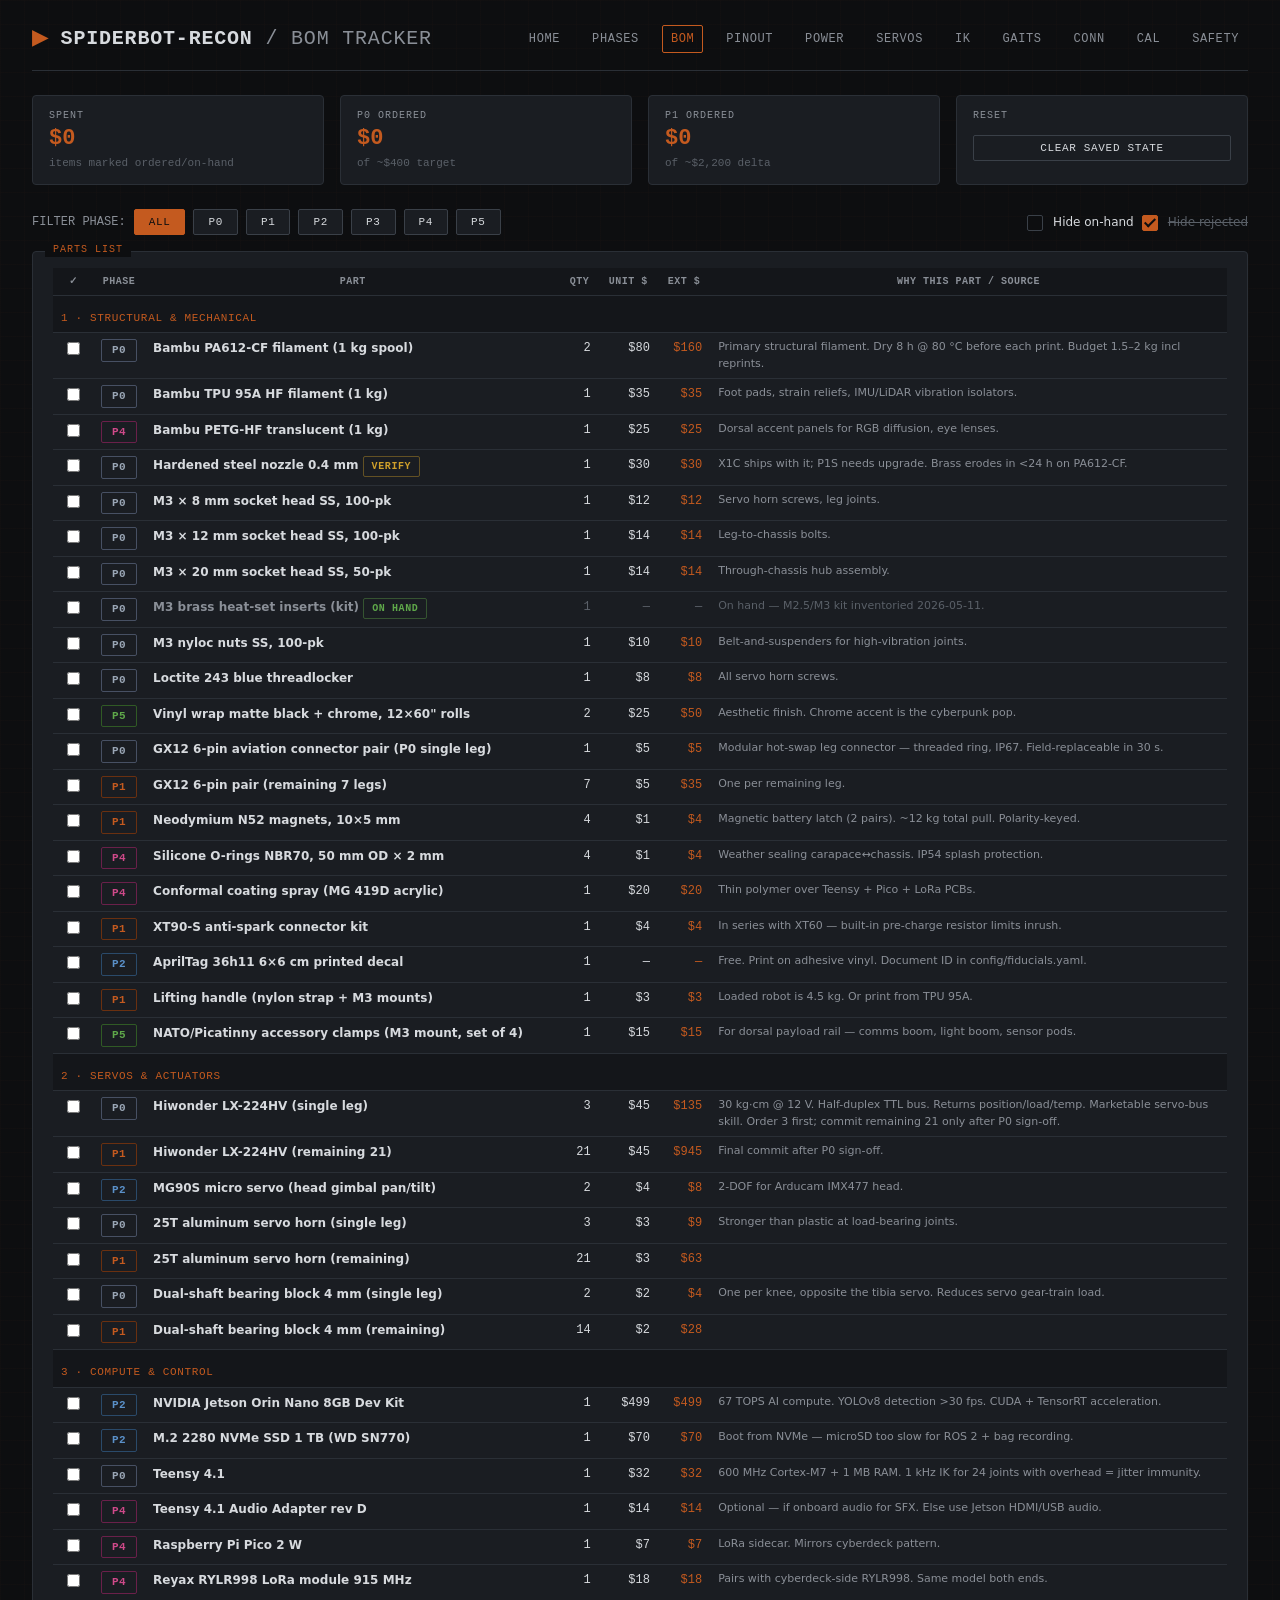
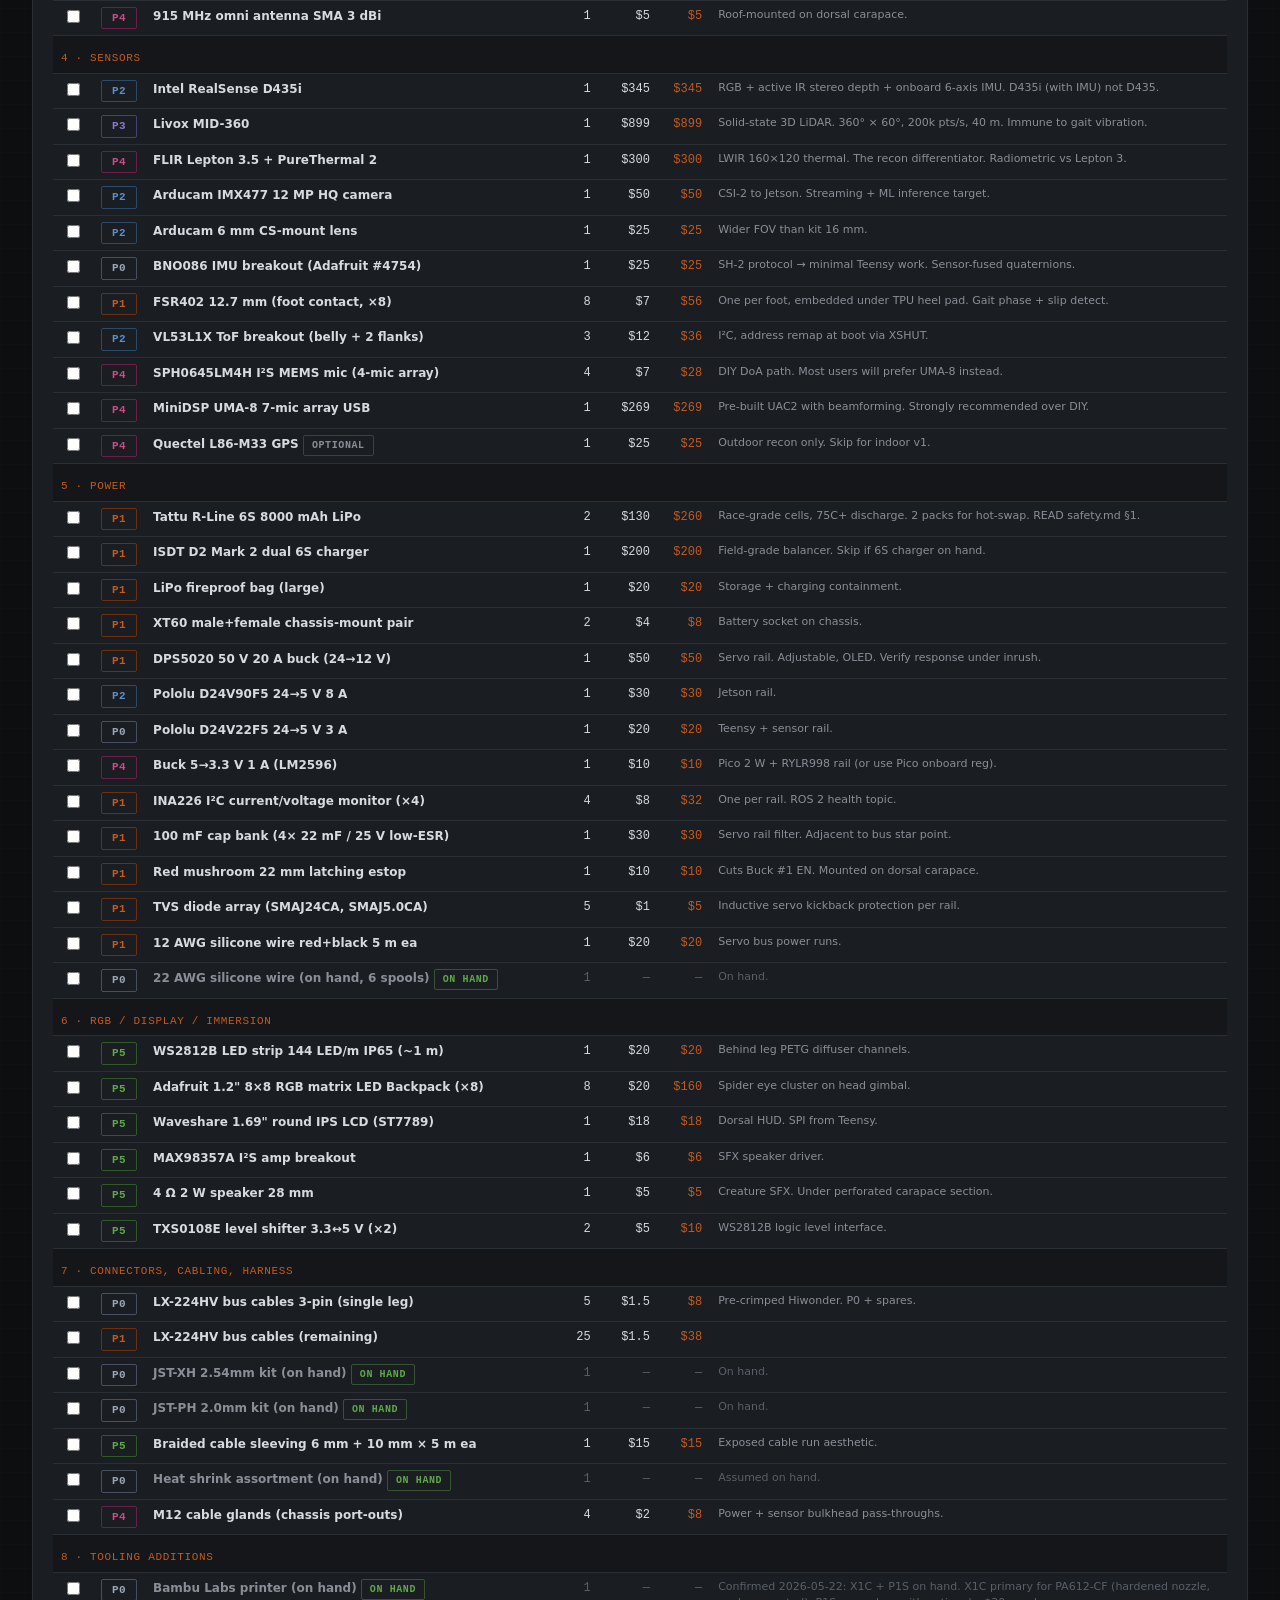
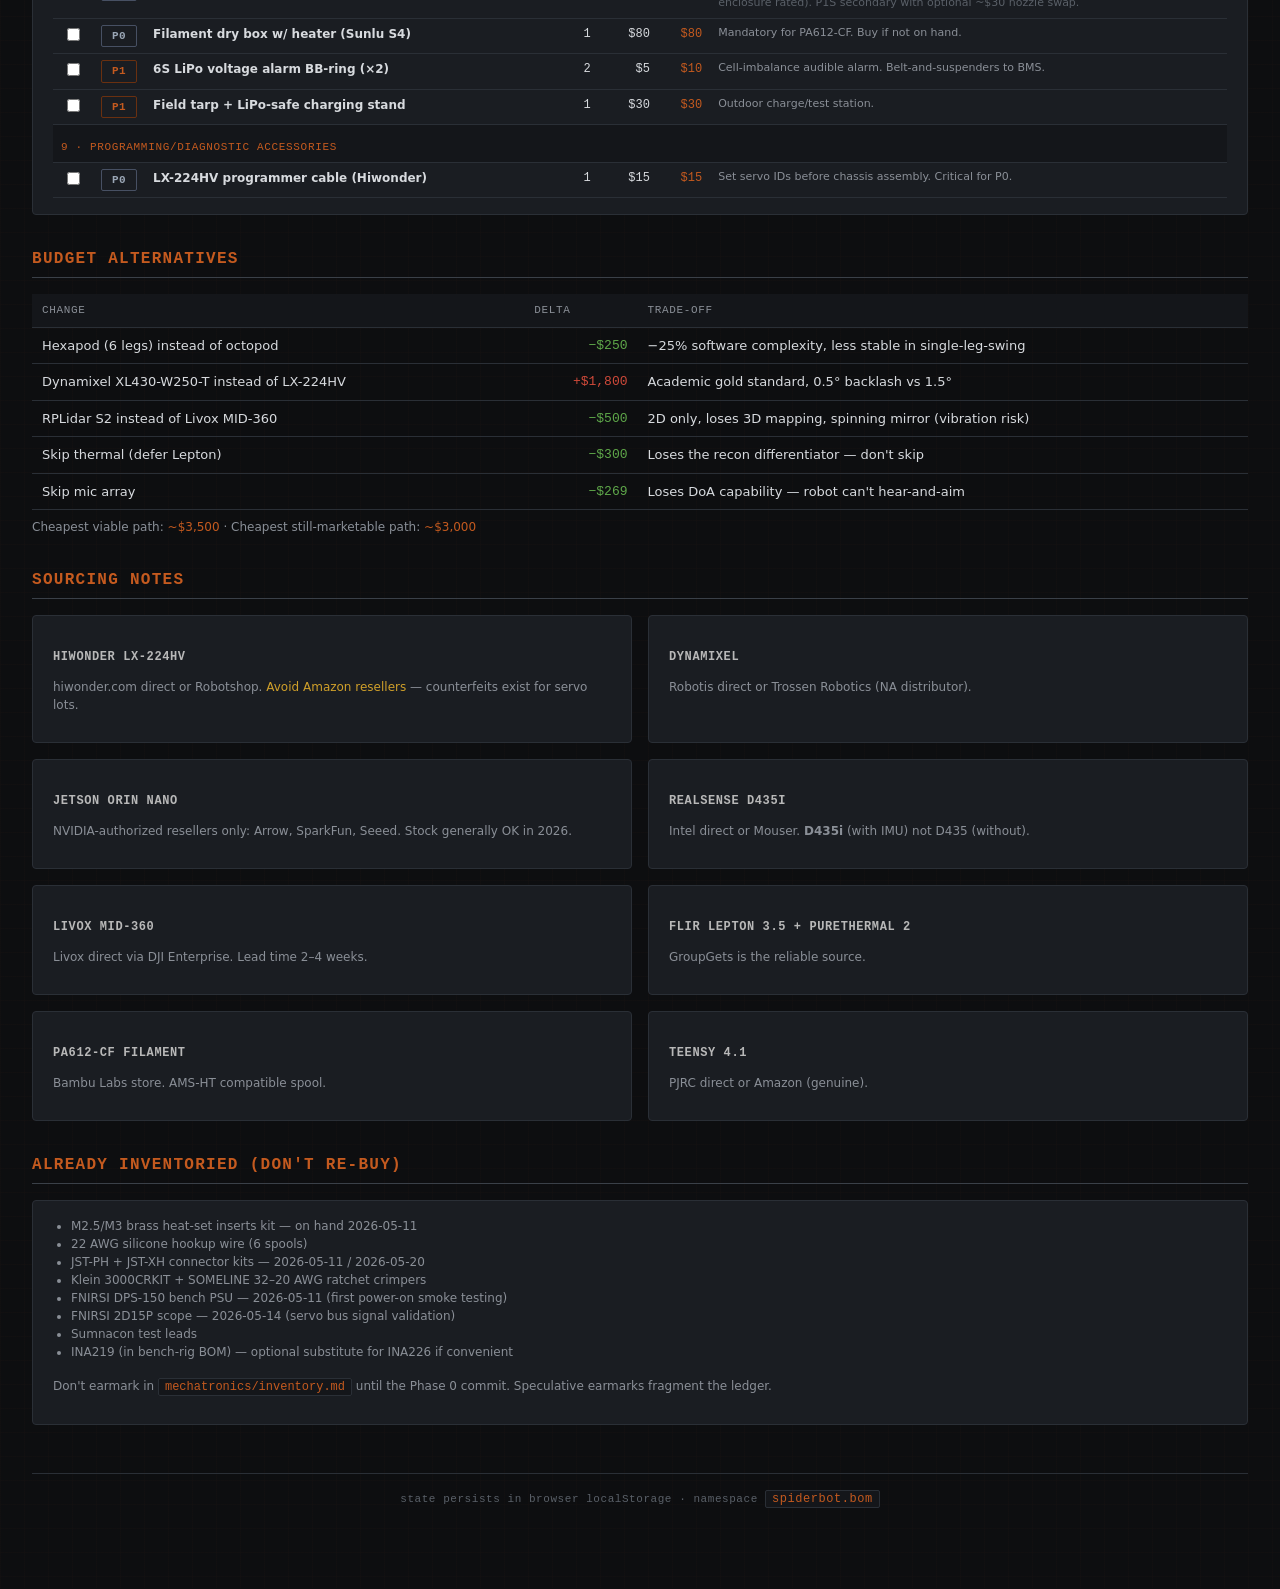
==== commit 2118947a: "sweep stale printer claims after milestone-sweep SOP pass Two remaining stale Bambu printer referenc" ====
--- a/bom-tracker.html
+++ b/bom-tracker.html
@@ -244,7 +244,7 @@
   ["cable-glands", "P4", "M12 cable glands (chassis port-outs)", 4, 2, "Power + sensor bulkhead pass-throughs."],
 
   { section: "8 · Tooling additions" },
-  ["bambu-printer", "P0", "Bambu Labs printer (on hand)", 1, 0, "Assumed on hand — verify model gates PA612-CF viability.", { onHand: true }],
+  ["bambu-printer", "P0", "Bambu Labs printer (on hand)", 1, 0, "Confirmed 2026-05-22: X1C + P1S on hand. X1C primary for PA612-CF (hardened nozzle, enclosure rated). P1S secondary with optional ~$30 nozzle swap.", { onHand: true }],
   ["dry-box", "P0", "Filament dry box w/ heater (Sunlu S4)", 1, 80, "Mandatory for PA612-CF. Buy if not on hand."],
   ["lipo-alarm", "P1", "6S LiPo voltage alarm BB-ring (×2)", 2, 5, "Cell-imbalance audible alarm. Belt-and-suspenders to BMS."],
   ["field-tarp", "P1", "Field tarp + LiPo-safe charging stand", 1, 30, "Outdoor charge/test station."],
